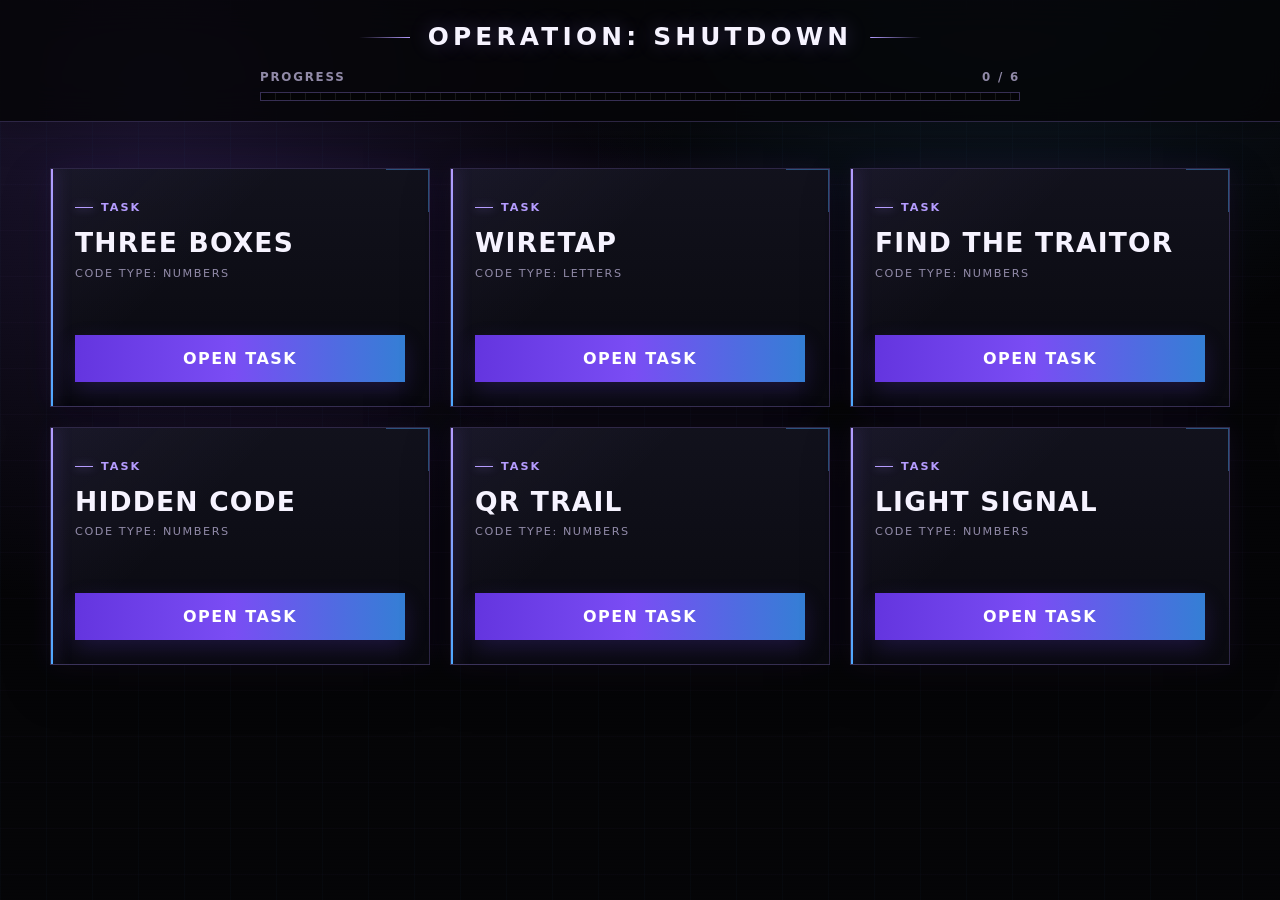
==== index.html @ c0a3807f "Add files via upload" ====
<!DOCTYPE html>
<html lang="en">
<head>
  <meta charset="UTF-8" />
  <meta name="viewport" content="width=device-width, initial-scale=1.0" />
  <title>OPERATION: SHUTDOWN</title>
  <link rel="stylesheet" href="style.css" />
</head>
<body>
  <div class="app-shell">
    <header class="topbar">
      <div class="brand">OPERATION: SHUTDOWN</div>
      <div class="progress-wrap" aria-label="Mission progress">
        <div class="progress-meta">
          <span>PROGRESS</span>
          <span id="progressText">0 / 6</span>
        </div>
        <div class="progress-track">
          <div id="progressBar" class="progress-bar"></div>
        </div>
      </div>
    </header>

    <main class="main-content">
      <section id="taskGrid" class="task-grid" aria-label="Tasks"></section>
    </main>
  </div>

  <div id="taskModal" class="modal hidden" role="dialog" aria-modal="true" aria-labelledby="modalTitle">
    <div class="modal-panel">
      <button id="closeModal" class="icon-button" type="button" aria-label="Close">×</button>

      <div class="modal-heading">
        <p id="modalType" class="task-type"></p>
        <h2 id="modalTitle"></h2>
      </div>

      <div id="modalContent" class="task-content"></div>

      <form id="codeForm" class="code-form">
        <label for="codeInput">ENTER CODE</label>
        <div class="code-row">
          <input id="codeInput" type="text" autocomplete="off" spellcheck="false" />
          <button type="submit" class="primary-button">SUBMIT</button>
        </div>
        <p id="feedback" class="feedback" aria-live="polite"></p>
      </form>

      <button id="backButton" class="secondary-button" type="button">BACK TO MAIN</button>
    </div>
  </div>

  <div id="finalScreen" class="final-screen hidden" role="dialog" aria-modal="true" aria-labelledby="finalTitle">
    <div class="final-panel">
      <p class="final-label">OPERATION COMPLETE</p>
      <h2 id="finalTitle">FINAL CODE</h2>
      <div id="finalCode" class="final-code">CHANGE_ME</div>
    </div>
  </div>

  <script src="script.js"></script>
</body>
</html>
---- style.css ----
:root {
  --bg: #050507;
  --panel: #0c0c13;
  --panel-2: #12121d;
  --text: #f6f3ff;
  --muted: #918aa8;
  --violet: #8b5cf6;
  --violet-bright: #b59cff;
  --blue: #4ea8ff;
  --danger: #ff5c87;
  --success: #57f2c2;
  --border: rgba(167, 139, 250, 0.24);
  --border-strong: rgba(167, 139, 250, 0.44);
  --shadow: 0 18px 45px rgba(0, 0, 0, 0.28), 0 0 28px rgba(139, 92, 246, 0.09);
}

* {
  box-sizing: border-box;
}

html {
  scroll-behavior: smooth;
}

body {
  margin: 0;
  min-height: 100vh;
  overflow-x: hidden;
  background:
    linear-gradient(rgba(139, 92, 246, 0.025) 1px, transparent 1px),
    linear-gradient(90deg, rgba(78, 168, 255, 0.025) 1px, transparent 1px),
    radial-gradient(circle at 78% -10%, rgba(78, 168, 255, 0.15), transparent 34%),
    radial-gradient(circle at 12% 10%, rgba(139, 92, 246, 0.19), transparent 38%),
    var(--bg);
  background-size: 46px 46px, 46px 46px, auto, auto, auto;
  color: var(--text);
  font-family: Inter, ui-sans-serif, system-ui, -apple-system, BlinkMacSystemFont, "Segoe UI", sans-serif;
}

body::before {
  content: "";
  position: fixed;
  inset: 0;
  z-index: -1;
  pointer-events: none;
  background: linear-gradient(to bottom, transparent 0%, rgba(255,255,255,0.012) 50%, transparent 100%);
  background-size: 100% 6px;
  opacity: 0.45;
}

button,
input {
  font: inherit;
}

button {
  cursor: pointer;
}

.app-shell {
  min-height: 100vh;
}

.topbar {
  position: sticky;
  top: 0;
  z-index: 20;
  display: grid;
  gap: 19px;
  padding: 22px clamp(18px, 4vw, 48px) 20px;
  background: rgba(5, 5, 8, 0.84);
  border-bottom: 1px solid var(--border);
  box-shadow: 0 10px 35px rgba(0, 0, 0, 0.22);
  backdrop-filter: blur(18px);
}

.brand {
  position: relative;
  width: fit-content;
  margin: 0 auto;
  padding: 0 18px;
  text-align: center;
  font-weight: 900;
  letter-spacing: 0.17em;
  font-size: clamp(1.05rem, 3vw, 1.55rem);
  text-shadow: 0 0 20px rgba(167, 139, 250, 0.28);
}

.brand::before,
.brand::after {
  content: "";
  position: absolute;
  top: 50%;
  width: clamp(18px, 4vw, 52px);
  height: 1px;
  background: linear-gradient(90deg, transparent, var(--violet-bright));
}

.brand::before {
  right: 100%;
}

.brand::after {
  left: 100%;
  transform: rotate(180deg);
}

.progress-wrap {
  width: min(760px, 100%);
  margin: 0 auto;
}

.progress-meta {
  display: flex;
  justify-content: space-between;
  gap: 16px;
  margin-bottom: 8px;
  color: var(--muted);
  font-size: 0.74rem;
  font-weight: 700;
  letter-spacing: 0.15em;
}

.progress-track {
  position: relative;
  height: 9px;
  overflow: hidden;
  border: 1px solid rgba(167, 139, 250, 0.3);
  background: rgba(8, 8, 13, 0.92);
  box-shadow: inset 0 0 12px rgba(0, 0, 0, 0.7);
}

.progress-track::after {
  content: "";
  position: absolute;
  inset: 0;
  background: repeating-linear-gradient(90deg, transparent 0 14px, rgba(255,255,255,0.08) 14px 15px);
  pointer-events: none;
}

.progress-bar {
  width: 0;
  height: 100%;
  background: linear-gradient(90deg, var(--violet), #7c63ff, var(--blue));
  box-shadow: 0 0 24px rgba(139, 92, 246, 0.8);
  transition: width 0.4s ease;
}

.main-content {
  width: min(1180px, calc(100% - 36px));
  margin: 0 auto;
  padding: 46px 0 60px;
}

.task-grid {
  display: grid;
  grid-template-columns: repeat(3, minmax(0, 1fr));
  gap: 20px;
}

.task-card {
  position: relative;
  min-height: 224px;
  display: flex;
  flex-direction: column;
  justify-content: space-between;
  gap: 26px;
  overflow: hidden;
  padding: 24px;
  background:
    linear-gradient(135deg, rgba(167, 139, 250, 0.055), transparent 38%),
    linear-gradient(180deg, rgba(18, 18, 29, 0.98), rgba(9, 9, 15, 0.98));
  border: 1px solid var(--border);
  box-shadow: var(--shadow);
  transition: transform 0.22s ease, border-color 0.22s ease, box-shadow 0.22s ease;
}

.task-card::before {
  content: "";
  position: absolute;
  inset: 0 auto 0 0;
  width: 2px;
  background: linear-gradient(var(--violet-bright), var(--blue));
  box-shadow: 0 0 16px rgba(139, 92, 246, 0.8);
}

.task-card::after {
  content: "";
  position: absolute;
  top: 0;
  right: 0;
  width: 42px;
  height: 42px;
  border-top: 1px solid rgba(78, 168, 255, 0.65);
  border-right: 1px solid rgba(78, 168, 255, 0.65);
  opacity: 0.65;
}

.task-card:hover {
  transform: translateY(-4px);
  border-color: var(--border-strong);
  box-shadow: 0 22px 56px rgba(0, 0, 0, 0.34), 0 0 34px rgba(139, 92, 246, 0.16);
}

.task-card.completed {
  border-color: rgba(87, 242, 194, 0.42);
  background:
    linear-gradient(135deg, rgba(87, 242, 194, 0.045), transparent 38%),
    linear-gradient(180deg, rgba(18, 18, 29, 0.98), rgba(9, 9, 15, 0.98));
}

.task-number {
  display: inline-flex;
  align-items: center;
  gap: 8px;
  color: var(--violet-bright);
  font-size: 0.7rem;
  font-weight: 800;
  letter-spacing: 0.18em;
}

.task-number::before {
  content: "";
  width: 18px;
  height: 1px;
  background: var(--violet-bright);
  box-shadow: 0 0 9px rgba(167, 139, 250, 0.8);
}

.task-card h2 {
  margin: 14px 0 8px;
  font-size: clamp(1.2rem, 2.4vw, 1.66rem);
  letter-spacing: 0.045em;
  line-height: 1.15;
}

.task-type {
  margin: 0;
  color: var(--muted);
  font-size: 0.7rem;
  letter-spacing: 0.14em;
  text-transform: uppercase;
}

.task-status {
  min-height: 19px;
  margin-bottom: 10px;
  color: var(--success);
  font-size: 0.7rem;
  font-weight: 800;
  letter-spacing: 0.15em;
}

.open-task,
.primary-button,
.secondary-button,
.icon-button {
  border: 0;
}

.open-task,
.primary-button {
  position: relative;
  overflow: hidden;
  color: #fff;
  background: linear-gradient(90deg, #6435df, #7a4df4 48%, #347fd5);
  box-shadow: 0 8px 22px rgba(91, 59, 203, 0.24);
  font-weight: 850;
  letter-spacing: 0.09em;
  text-transform: uppercase;
  transition: transform 0.18s ease, filter 0.18s ease, box-shadow 0.18s ease;
}

.open-task::after,
.primary-button::after {
  content: "";
  position: absolute;
  top: -50%;
  left: -60%;
  width: 34%;
  height: 200%;
  transform: rotate(20deg);
  background: rgba(255,255,255,0.16);
  transition: left 0.38s ease;
}

.open-task:hover::after,
.primary-button:hover::after {
  left: 125%;
}

.open-task {
  width: 100%;
  padding: 14px 16px;
}

.open-task:hover,
.primary-button:hover {
  filter: brightness(1.1);
  box-shadow: 0 10px 28px rgba(107, 76, 230, 0.34);
}

.open-task:active,
.primary-button:active,
.secondary-button:active {
  transform: translateY(1px);
}

.modal,
.final-screen {
  position: fixed;
  inset: 0;
  z-index: 50;
  display: grid;
  place-items: center;
  padding: 20px;
  background: rgba(0, 0, 0, 0.8);
  backdrop-filter: blur(12px);
}

.hidden {
  display: none !important;
}

.modal-panel,
.final-panel {
  position: relative;
  width: min(720px, 100%);
  overflow: hidden;
  background:
    linear-gradient(135deg, rgba(139, 92, 246, 0.07), transparent 30%),
    linear-gradient(180deg, rgba(18, 18, 29, 0.995), rgba(8, 8, 13, 0.995));
  border: 1px solid rgba(167, 139, 250, 0.4);
  box-shadow: 0 28px 90px rgba(0, 0, 0, 0.54), 0 0 60px rgba(139, 92, 246, 0.2);
}

.modal-panel::before,
.final-panel::before {
  content: "";
  position: absolute;
  left: 0;
  top: 0;
  width: 100%;
  height: 2px;
  background: linear-gradient(90deg, transparent, var(--violet), var(--blue), transparent);
  box-shadow: 0 0 16px rgba(139, 92, 246, 0.85);
}

.modal-panel {
  max-height: min(86vh, 820px);
  overflow-y: auto;
  padding: clamp(26px, 5vw, 44px);
}

.icon-button {
  position: absolute;
  top: 14px;
  right: 16px;
  width: 40px;
  height: 40px;
  background: transparent;
  color: var(--muted);
  font-size: 2rem;
  line-height: 1;
  transition: color 0.18s ease, text-shadow 0.18s ease;
}

.icon-button:hover {
  color: var(--text);
  text-shadow: 0 0 12px rgba(167, 139, 250, 0.8);
}

.modal-heading {
  padding-right: 46px;
}

.modal-heading h2 {
  margin: 9px 0 0;
  font-size: clamp(1.8rem, 5vw, 2.8rem);
  letter-spacing: 0.045em;
}

.task-content {
  position: relative;
  margin: 30px 0 32px;
  padding: 20px 20px 20px 22px;
  color: #ddd8ea;
  background: rgba(4, 4, 8, 0.48);
  border: 1px solid rgba(167, 139, 250, 0.14);
  border-left: 2px solid rgba(78, 168, 255, 0.58);
  line-height: 1.72;
  white-space: pre-wrap;
}

.code-form label {
  display: block;
  margin-bottom: 9px;
  color: var(--muted);
  font-size: 0.72rem;
  font-weight: 700;
  letter-spacing: 0.15em;
}

.code-row {
  display: grid;
  grid-template-columns: 1fr auto;
  gap: 10px;
}

.code-row input {
  min-width: 0;
  padding: 14px 16px;
  color: var(--text);
  background: rgba(5, 5, 9, 0.88);
  border: 1px solid rgba(167, 139, 250, 0.3);
  outline: none;
  caret-color: var(--violet-bright);
  transition: border-color 0.18s ease, box-shadow 0.18s ease;
}

.code-row input:focus {
  border-color: var(--violet-bright);
  box-shadow: 0 0 0 3px rgba(139, 92, 246, 0.1), 0 0 18px rgba(139, 92, 246, 0.12);
}

.primary-button,
.secondary-button {
  padding: 14px 18px;
}

.feedback {
  min-height: 22px;
  margin: 11px 0 0;
  font-size: 0.84rem;
  font-weight: 700;
  letter-spacing: 0.04em;
}

.feedback.error {
  color: var(--danger);
}

.feedback.success {
  color: var(--success);
}

.secondary-button {
  margin-top: 24px;
  width: 100%;
  color: var(--text);
  background: rgba(255, 255, 255, 0.015);
  border: 1px solid rgba(167, 139, 250, 0.28);
  font-weight: 750;
  letter-spacing: 0.08em;
  text-transform: uppercase;
  transition: border-color 0.18s ease, background 0.18s ease, box-shadow 0.18s ease;
}

.secondary-button:hover {
  border-color: var(--violet-bright);
  background: rgba(139, 92, 246, 0.06);
  box-shadow: 0 0 18px rgba(139, 92, 246, 0.09);
}

.final-panel {
  padding: clamp(36px, 7vw, 66px);
  text-align: center;
}

.final-label {
  margin: 0 0 12px;
  color: var(--success);
  font-size: 0.76rem;
  font-weight: 800;
  letter-spacing: 0.2em;
  text-shadow: 0 0 14px rgba(87, 242, 194, 0.28);
}

.final-panel h2 {
  margin: 0;
  font-size: clamp(1.7rem, 6vw, 3rem);
  letter-spacing: 0.08em;
}

.final-code {
  margin-top: 28px;
  padding: 24px;
  background: rgba(5, 9, 10, 0.82);
  border: 1px solid rgba(87, 242, 194, 0.42);
  box-shadow: inset 0 0 24px rgba(87, 242, 194, 0.035), 0 0 26px rgba(87, 242, 194, 0.07);
  color: var(--success);
  font-size: clamp(2rem, 8vw, 4rem);
  font-weight: 900;
  letter-spacing: 0.12em;
  text-shadow: 0 0 18px rgba(87, 242, 194, 0.25);
  overflow-wrap: anywhere;
}

@media (max-width: 900px) {
  .task-grid {
    grid-template-columns: repeat(2, minmax(0, 1fr));
  }
}

@media (max-width: 620px) {
  .topbar {
    padding: 18px 16px 16px;
  }

  .brand {
    padding: 0 10px;
    letter-spacing: 0.12em;
  }

  .brand::before,
  .brand::after {
    display: none;
  }

  .main-content {
    width: min(100% - 24px, 1180px);
    padding-top: 26px;
  }

  .task-grid {
    grid-template-columns: 1fr;
    gap: 15px;
  }

  .task-card {
    min-height: 190px;
    padding: 21px;
  }

  .task-card:hover {
    transform: none;
  }

  .code-row {
    grid-template-columns: 1fr;
  }
}
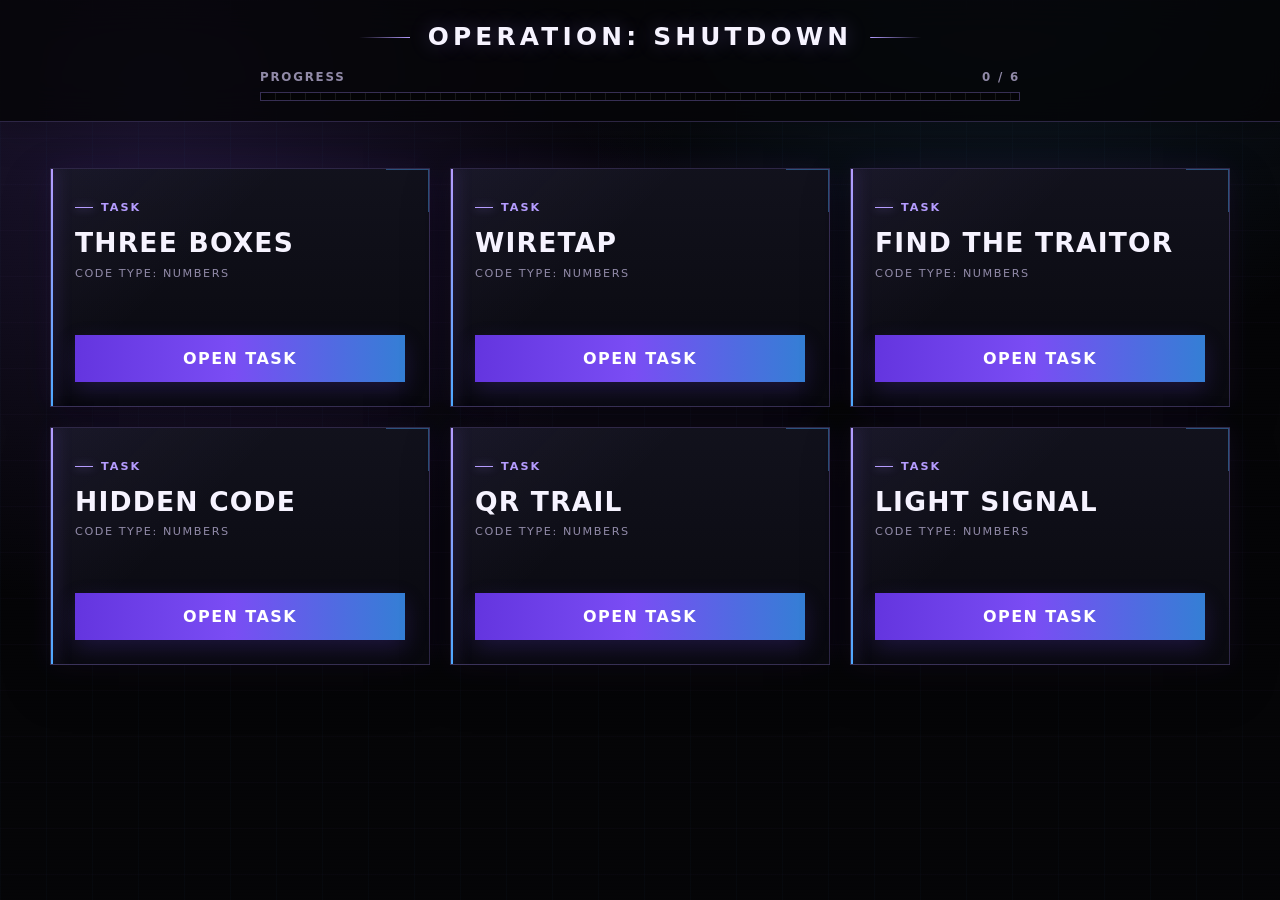
==== commit 859cef79: "Update index.html" ====
--- a/index.html
+++ b/index.html
@@ -53,7 +53,7 @@
   <div id="finalScreen" class="final-screen hidden" role="dialog" aria-modal="true" aria-labelledby="finalTitle">
     <div class="final-panel">
       <p class="final-label">OPERATION COMPLETE</p>
-      <h2 id="finalTitle">FINAL CODE</h2>
+      <h2 id="finalTitle">Mission complete</h2>
       <div id="finalCode" class="final-code">CHANGE_ME</div>
     </div>
   </div>
--- a/style.css
+++ b/style.css
@@ -540,3 +540,129 @@
     grid-template-columns: 1fr;
   }
 }
+
+/* ============================================================
+   QR SUBPAGES
+   ============================================================ */
+
+.qr-page {
+  min-height: 100vh;
+  display: grid;
+  place-items: center;
+  padding: 28px 18px;
+}
+
+.qr-shell {
+  width: min(700px, 100%);
+}
+
+.qr-brand {
+  margin-bottom: 34px;
+  font-size: clamp(1.1rem, 4vw, 1.6rem);
+}
+
+.qr-panel {
+  position: relative;
+  overflow: hidden;
+  padding: clamp(28px, 6vw, 48px);
+  background:
+    linear-gradient(135deg, rgba(139, 92, 246, 0.08), transparent 34%),
+    linear-gradient(180deg, rgba(18, 18, 29, 0.985), rgba(8, 8, 13, 0.985));
+  border: 1px solid rgba(167, 139, 250, 0.4);
+  box-shadow: 0 28px 90px rgba(0, 0, 0, 0.5), 0 0 55px rgba(139, 92, 246, 0.14);
+}
+
+.qr-panel::before {
+  content: "";
+  position: absolute;
+  top: 0;
+  left: 0;
+  width: 100%;
+  height: 2px;
+  background: linear-gradient(90deg, transparent, var(--violet), var(--blue), transparent);
+  box-shadow: 0 0 16px rgba(139, 92, 246, 0.85);
+}
+
+.qr-panel::after {
+  content: "";
+  position: absolute;
+  top: 14px;
+  right: 14px;
+  width: 44px;
+  height: 44px;
+  border-top: 1px solid rgba(78, 168, 255, 0.5);
+  border-right: 1px solid rgba(78, 168, 255, 0.5);
+  pointer-events: none;
+}
+
+.qr-label {
+  margin: 0 0 10px;
+  color: var(--violet-bright);
+  font-size: 0.72rem;
+  font-weight: 800;
+  letter-spacing: 0.2em;
+}
+
+.qr-panel h1 {
+  margin: 0;
+  font-size: clamp(2rem, 8vw, 3.4rem);
+  letter-spacing: 0.06em;
+}
+
+.qr-hint {
+  margin: 10px 0 30px;
+  color: var(--muted);
+  font-size: 0.68rem;
+  font-weight: 700;
+  letter-spacing: 0.16em;
+}
+
+.qr-code-form {
+  margin-top: 4px;
+}
+
+.qr-code-row input {
+  letter-spacing: 0.22em;
+  font-size: 1.12rem;
+  font-weight: 750;
+}
+
+.qr-back {
+  display: block;
+  text-align: center;
+  text-decoration: none;
+}
+
+.qr-message-panel {
+  text-align: left;
+}
+
+.success-label {
+  color: var(--success);
+  text-shadow: 0 0 14px rgba(87, 242, 194, 0.22);
+}
+
+.qr-message {
+  margin: 18px 0 30px;
+  padding: 22px;
+  color: #e6e1ef;
+  background: rgba(4, 4, 8, 0.5);
+  border: 1px solid rgba(167, 139, 250, 0.15);
+  border-left: 2px solid rgba(87, 242, 194, 0.62);
+  line-height: 1.75;
+  white-space: pre-wrap;
+}
+
+@media (max-width: 620px) {
+  .qr-page {
+    padding: 22px 14px;
+  }
+
+  .qr-brand {
+    margin-bottom: 24px;
+  }
+
+  .qr-panel {
+    padding: 26px 20px;
+  }
+}
